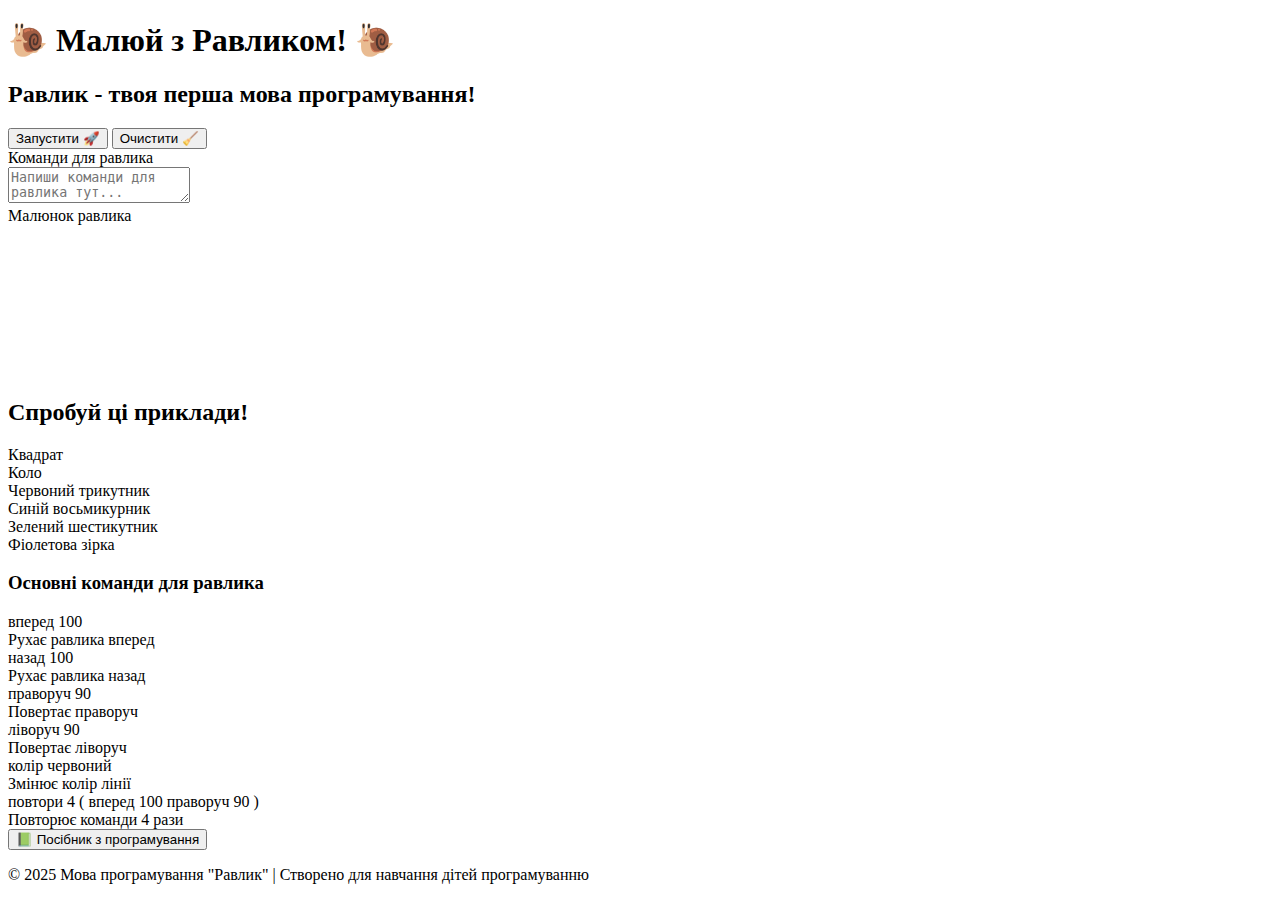
==== index.html @ 4d7699c7 "Create index.html" ====
<!DOCTYPE html>
<html>
  <head>
    <meta charset="UTF-8" />
    <meta name="viewport" content="width=device-width, initial-scale=1.0" />
    <title>Равлик - онлайн програмування</title>
    <link rel="stylesheet" type="text/css" href="style.css" />
  </head>

  <body>
    <header>
      <h1>🐌 Малюй з Равликом! 🐌</h1>
      <h2>Равлик - твоя перша мова програмування!</h2>
    </header>
    <div class="container">
      <div class="color-toolbar">
        <div
          class="color-btn selected"
          style="background-color: black"
          data-color="black"
        ></div>
        <div
          class="color-btn"
          style="background-color: red"
          data-color="red"
        ></div>
        <div
          class="color-btn"
          style="background-color: blue"
          data-color="blue"
        ></div>
        <div
          class="color-btn"
          style="background-color: green"
          data-color="green"
        ></div>
        <div
          class="color-btn"
          style="background-color: orange"
          data-color="orange"
        ></div>
        <div
          class="color-btn"
          style="background-color: purple"
          data-color="purple"
        ></div>
        <div
          class="color-btn"
          style="background-color: pink"
          data-color="pink"
        ></div>
        <div
          class="color-btn"
          style="background-color: yellow"
          data-color="yellow"
        ></div>
      </div>
      <div class="buttons">
        <button id="run-btn">Запустити 🚀</button>
        <button id="clear-btn">Очистити 🧹</button>
      </div>
      <div class="main-area">
        <div class="code-box">
          <div class="code-header">Команди для равлика</div>
          <textarea
            id="code-editor"
            placeholder="Напиши команди для равлика тут...
Приклад:
вперед 100
праворуч 90
вперед 100"
          ></textarea>
        </div>
        <div class="canvas-box">
          <div class="canvas-header">Малюнок равлика</div>
          <canvas id="ravlyk-canvas"></canvas>
          <!-- <div id="start-marker" class="start-marker"></div> -->
        </div>
      </div>
      <div class="examples">
        <h2>Спробуй ці приклади!</h2>
        <div class="example-blocks">
          <div
            class="example-block"
            data-code="повтори 4 ( вперед 100 праворуч 90 )"
          >
            Квадрат
          </div>
          <div
            class="example-block"
            data-code="повтори 36 ( вперед 5 праворуч 10 )"
          >
            Коло
          </div>
          <div
            class="example-block"
            data-code="колір червоний повтори 3 ( вперед 100 праворуч 120 )"
          >
            Червоний трикутник
          </div>
          <div
            class="example-block"
            data-code="колір синій повтори 8 ( вперед 50 праворуч 45 )"
          >
            Синій восьмикурник
          </div>
          <div
            class="example-block"
            data-code="колір зелений повтори 6 ( вперед 70 праворуч 60 )"
          >
            Зелений шестикутник
          </div>
          <div
            class="example-block"
            data-code="колір фіолетовий повтори 5 ( вперед 80 праворуч 144 )"
          >
            Фіолетова зірка
          </div>
        </div>
      </div>
      <div class="help-box">
        <h3>Основні команди для равлика</h3>
        <div class="command-list">
          <div class="command-item">
            <div class="command-name">вперед 100</div>
            <div class="command-desc">Рухає равлика вперед</div>
          </div>
          <div class="command-item">
            <div class="command-name">назад 100</div>
            <div class="command-desc">Рухає равлика назад</div>
          </div>
          <div class="command-item">
            <div class="command-name">праворуч 90</div>
            <div class="command-desc">Повертає праворуч</div>
          </div>
          <div class="command-item">
            <div class="command-name">ліворуч 90</div>
            <div class="command-desc">Повертає ліворуч</div>
          </div>
          <div class="command-item">
            <div class="command-name">колір червоний</div>
            <div class="command-desc">Змінює колір лінії</div>
          </div>
          <div class="command-item">
            <div class="command-name">повтори 4 ( вперед 100 праворуч 90 )</div>
            <div class="command-desc">Повторює команди 4 рази</div>
          </div>
        </div>
      </div>
      <div class="manual-buttons">
        <button id="to-manual-btn" onclick="window.location.href='manual.html'">
          📗 Поcібник з програмування
        </button>
      </div>
    </div>
    <footer>
      <p>
        © 2025 Мова програмування "Равлик" | Створено для навчання дітей
        програмуванню
      </p>
    </footer>
    <script src="script.js"></script>
  </body>
</html>
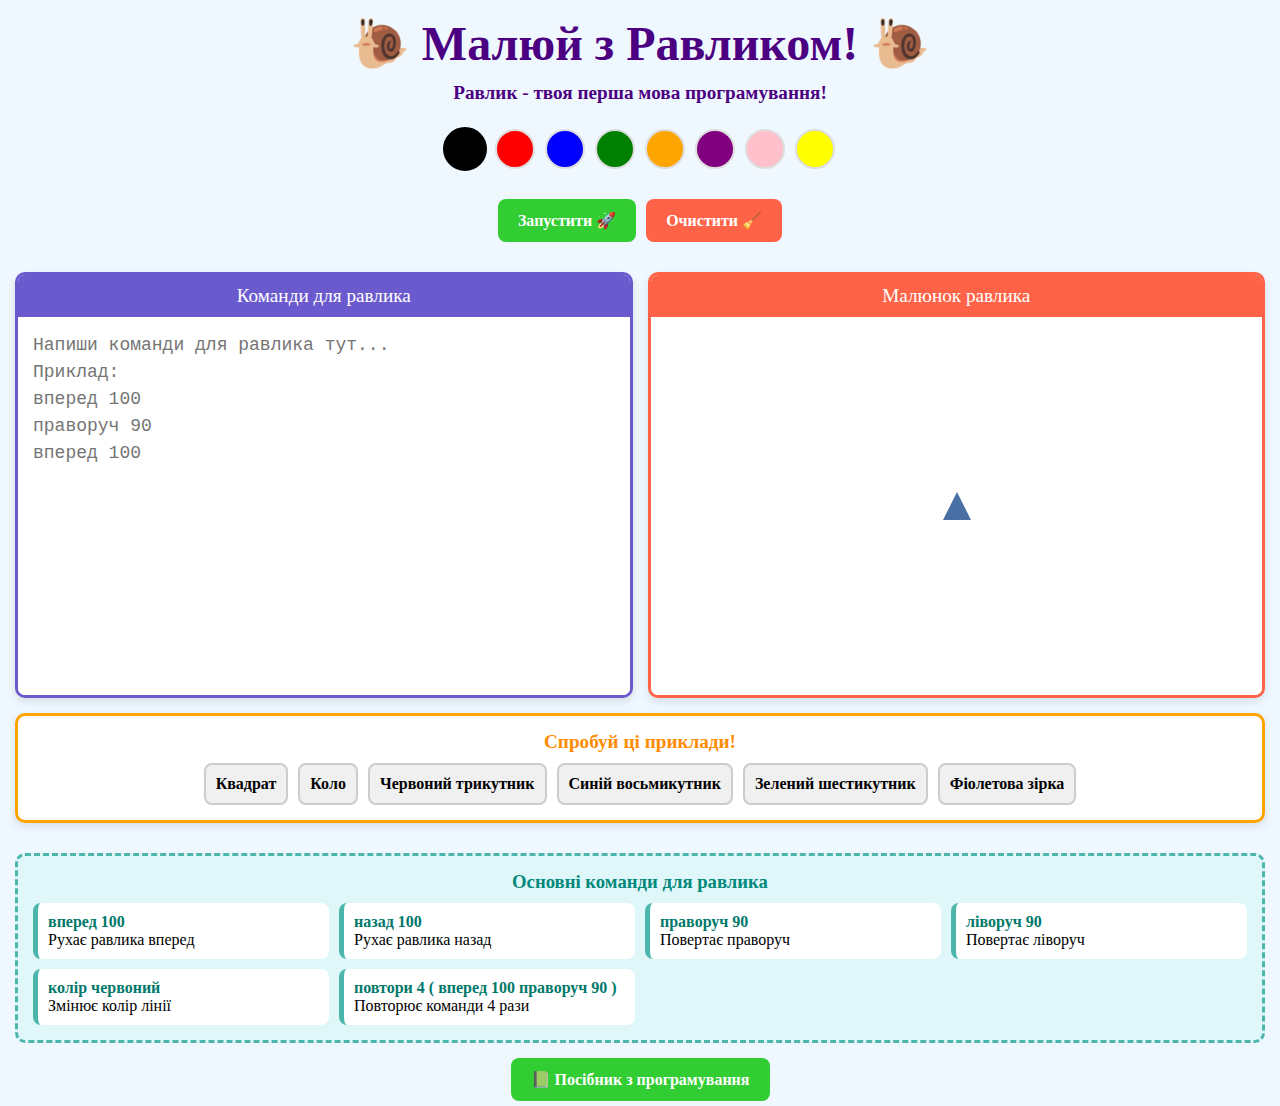
==== commit d35f754e: "Update index.html" ====
--- a/index.html
+++ b/index.html
@@ -5,6 +5,15 @@
     <meta name="viewport" content="width=device-width, initial-scale=1.0" />
     <title>Равлик - онлайн програмування</title>
     <link rel="stylesheet" type="text/css" href="style.css" />
+        <!-- Google tag (gtag.js) -->
+    <script async src="https://www.googletagmanager.com/gtag/js?id=G-QV58ZGT594"></script>
+    <script>
+      window.dataLayer = window.dataLayer || [];
+      function gtag(){dataLayer.push(arguments);}
+      gtag('js', new Date());
+    
+      gtag('config', 'G-QV58ZGT594');
+    </script>
   </head>
 
   <body>
@@ -102,7 +111,7 @@
             class="example-block"
             data-code="колір синій повтори 8 ( вперед 50 праворуч 45 )"
           >
-            Синій восьмикурник
+            Синій восьмикутник
           </div>
           <div
             class="example-block"
--- a/style.css
+++ b/style.css
@@ -0,0 +1,273 @@
+* {
+  margin: 0;
+  padding: 0;
+  box-sizing: border-box;
+  font-family: 'Comic Sans MS', 'Chalkboard SE', cursive;
+}
+
+body {
+  background-color: #f0f8ff;
+  padding: 15px;
+  min-height: 100vh;
+  display: flex;
+  flex-direction: column;
+}
+
+header {
+  text-align: center;
+  margin-bottom: 15px;
+  color: #4b0082;
+}
+
+h1 {
+  font-size: 3rem;
+  margin-bottom: 10px;
+}
+
+h2 {
+  font-size: 1.2rem;
+  margin-bottom: 10px;
+}
+
+.container {
+  display: flex;
+  flex-direction: column;
+  flex: 1;
+  gap: 15px;
+}
+
+.main-area {
+  display: flex;
+  flex-direction: column;
+  gap: 15px;
+  flex: 1;
+}
+
+@media (min-width: 768px) {
+  .main-area {
+    flex-direction: row;
+  }
+}
+
+.code-box {
+  flex: 1;
+  display: flex;
+  flex-direction: column;
+  background-color: white;
+  border-radius: 10px;
+  box-shadow: 0 4px 8px rgba(0, 0, 0, 0.1);
+  overflow: hidden;
+  border: 3px solid #6a5acd;
+}
+
+.code-header {
+  background-color: #6a5acd;
+  color: white;
+  padding: 10px;
+  text-align: center;
+  font-size: 1.2rem;
+}
+
+#code-editor {
+  flex: 1;
+  padding: 15px;
+  resize: none;
+  border: none;
+  outline: none;
+  font-family: monospace;
+  font-size: 18px;
+  line-height: 1.5;
+  min-height: 180px;
+}
+
+.canvas-box {
+  flex: 1;
+  display: flex;
+  flex-direction: column;
+  background-color: white;
+  border-radius: 10px;
+  box-shadow: 0 4px 8px rgba(0, 0, 0, 0.1);
+  overflow: hidden;
+  position: relative;
+  border: 3px solid #ff6347;
+  min-height: 300px;
+}
+
+.canvas-header {
+  background-color: #ff6347;
+  color: white;
+  padding: 10px;
+  text-align: center;
+  font-size: 1.2rem;
+}
+
+#ravlyk-canvas {
+  flex: 1;
+  background-color: white;
+  min-height: 180px;
+  width: 100%;
+  height: 100%;
+  display: block;
+}
+
+.start-marker {
+  position: absolute;
+  width: 30px;
+  height: 30px;
+  background-image: url('data:image/svg+xml;utf8,<svg xmlns="http://www.w3.org/2000/svg" viewBox="0 0 100 100"><polygon points="50,15 15,85 85,85" fill="%234a6fa5"/></svg>');
+  background-size: contain;
+  background-repeat: no-repeat;
+  transform: translate(-50%, -50%) rotate(0deg);
+  pointer-events: none;
+  z-index: 5;
+  opacity: 0.7;
+}
+
+.buttons {
+  display: flex;
+  gap: 10px;
+  justify-content: center;
+  margin-bottom: 15px;
+}
+
+button {
+  display: inline-flex;
+  align-items: center;
+  justify-content: center;
+  padding: 12px 20px;
+  border: none;
+  border-radius: 8px;
+  cursor: pointer;
+  font-weight: bold;
+  transition: all 0.2s;
+  font-size: 1rem;
+}
+
+button:active {
+  transform: scale(0.95);
+}
+
+#run-btn, #to-manual-btn {
+  background-color: #32cd32;
+  color: white;
+}
+
+.manual-buttons {
+  margin: 0 auto;
+}
+
+#clear-btn {
+  background-color: #ff6347;
+  color: white;
+}
+
+.color-toolbar {
+  display: flex;
+  justify-content: center;
+  gap: 10px;
+  margin-bottom: 15px;
+  flex-wrap: wrap;
+}
+
+.color-btn {
+  width: 40px;
+  height: 40px;
+  border-radius: 50%;
+  border: 2px solid #ddd;
+  cursor: pointer;
+  transition: transform 0.2s;
+}
+
+.color-btn:hover {
+  transform: scale(1.1);
+}
+
+.color-btn.selected {
+  border: 3px solid black;
+  transform: scale(1.1);
+}
+
+.examples {
+  background-color: white;
+  border-radius: 10px;
+  padding: 15px;
+  box-shadow: 0 4px 8px rgba(0, 0, 0, 0.1);
+  border: 3px solid #ffa500;
+}
+
+.examples h2 {
+  color: #ff8c00;
+  margin-bottom: 10px;
+  text-align: center;
+}
+
+.example-blocks {
+  display: flex;
+  flex-wrap: wrap;
+  gap: 10px;
+  justify-content: center;
+}
+
+.example-block {
+  background-color: #f0f0f0;
+  border-radius: 8px;
+  padding: 10px;
+  cursor: pointer;
+  border: 2px solid #ccc;
+  font-weight: bold;
+  transition: background-color 0.2s, transform 0.2s;
+}
+
+.example-block:hover {
+  background-color: #e0e0e0;
+  transform: scale(1.05);
+}
+
+footer {
+  text-align: center;
+  margin-top: 15px;
+  color: #666;
+  font-size: 0.9rem;
+}
+
+.error-message {
+  background-color: #ffe6e6;
+  color: #cc0000;
+  padding: 10px;
+  border-radius: 8px;
+  margin-bottom: 10px;
+  font-weight: bold;
+  text-align: center;
+}
+
+.help-box {
+  background-color: #e0f7fa;
+  border-radius: 10px;
+  padding: 15px;
+  margin-top: 15px;
+  border: 3px dashed #4db6ac;
+}
+
+.help-box h3 {
+  color: #00897b;
+  margin-bottom: 10px;
+  text-align: center;
+}
+
+.command-list {
+  display: grid;
+  grid-template-columns: repeat(auto-fill, minmax(250px, 1fr));
+  gap: 10px;
+}
+
+.command-item {
+  background-color: white;
+  padding: 10px;
+  border-radius: 8px;
+  border-left: 5px solid #4db6ac;
+}
+
+.command-name {
+  font-weight: bold;
+  color: #00796b;
+}
